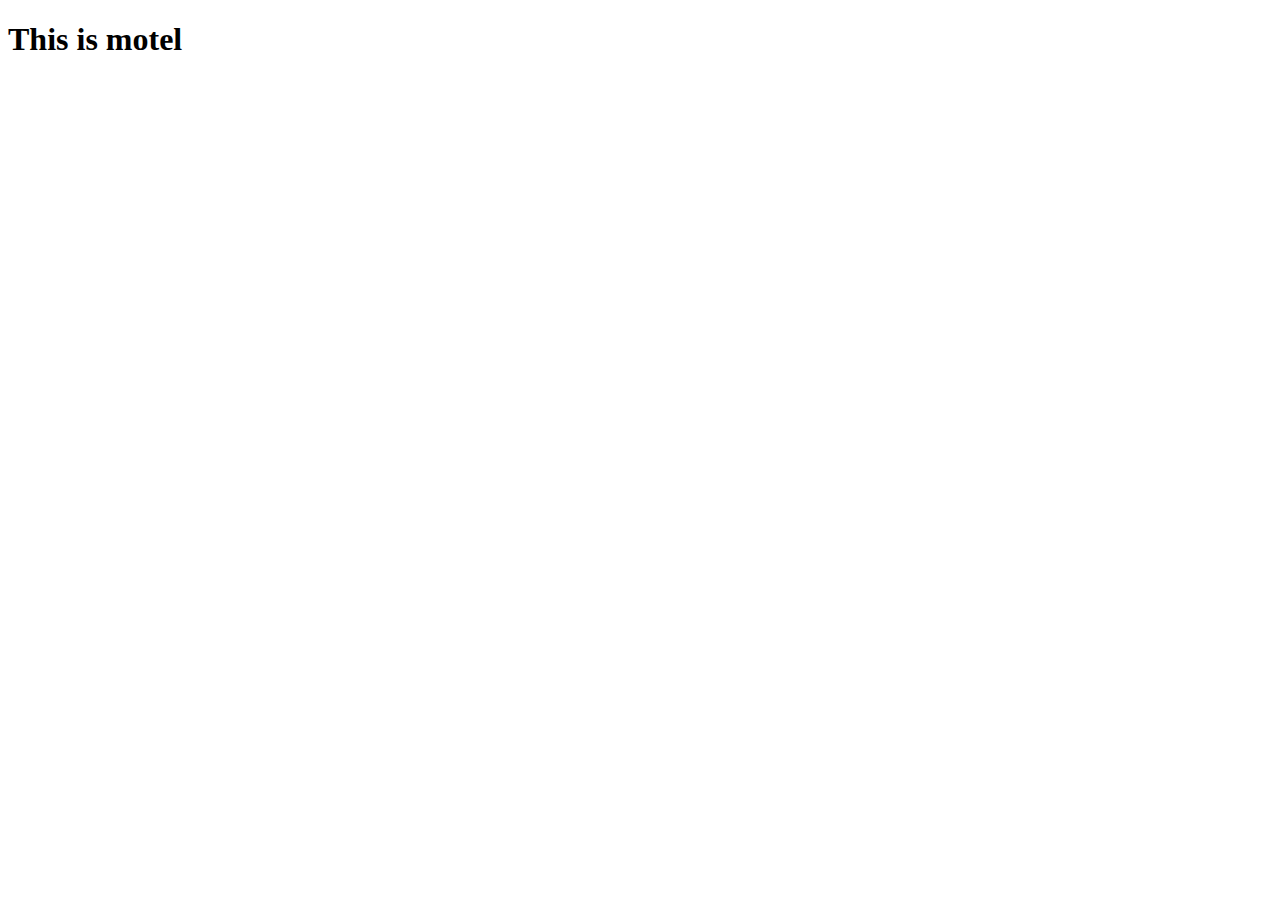
==== index.html @ c29950db "Initial Commit" ====
<!DOCTYPE html>
<html lang="en">

<head>
    <meta charset="UTF-8">
    <meta name="viewport" content="width=device-width, initial-scale=1.0">
    <title>Motel | Home</title>
</head>

<body>
    <h1>This is motel</h1>
</body>

</html>
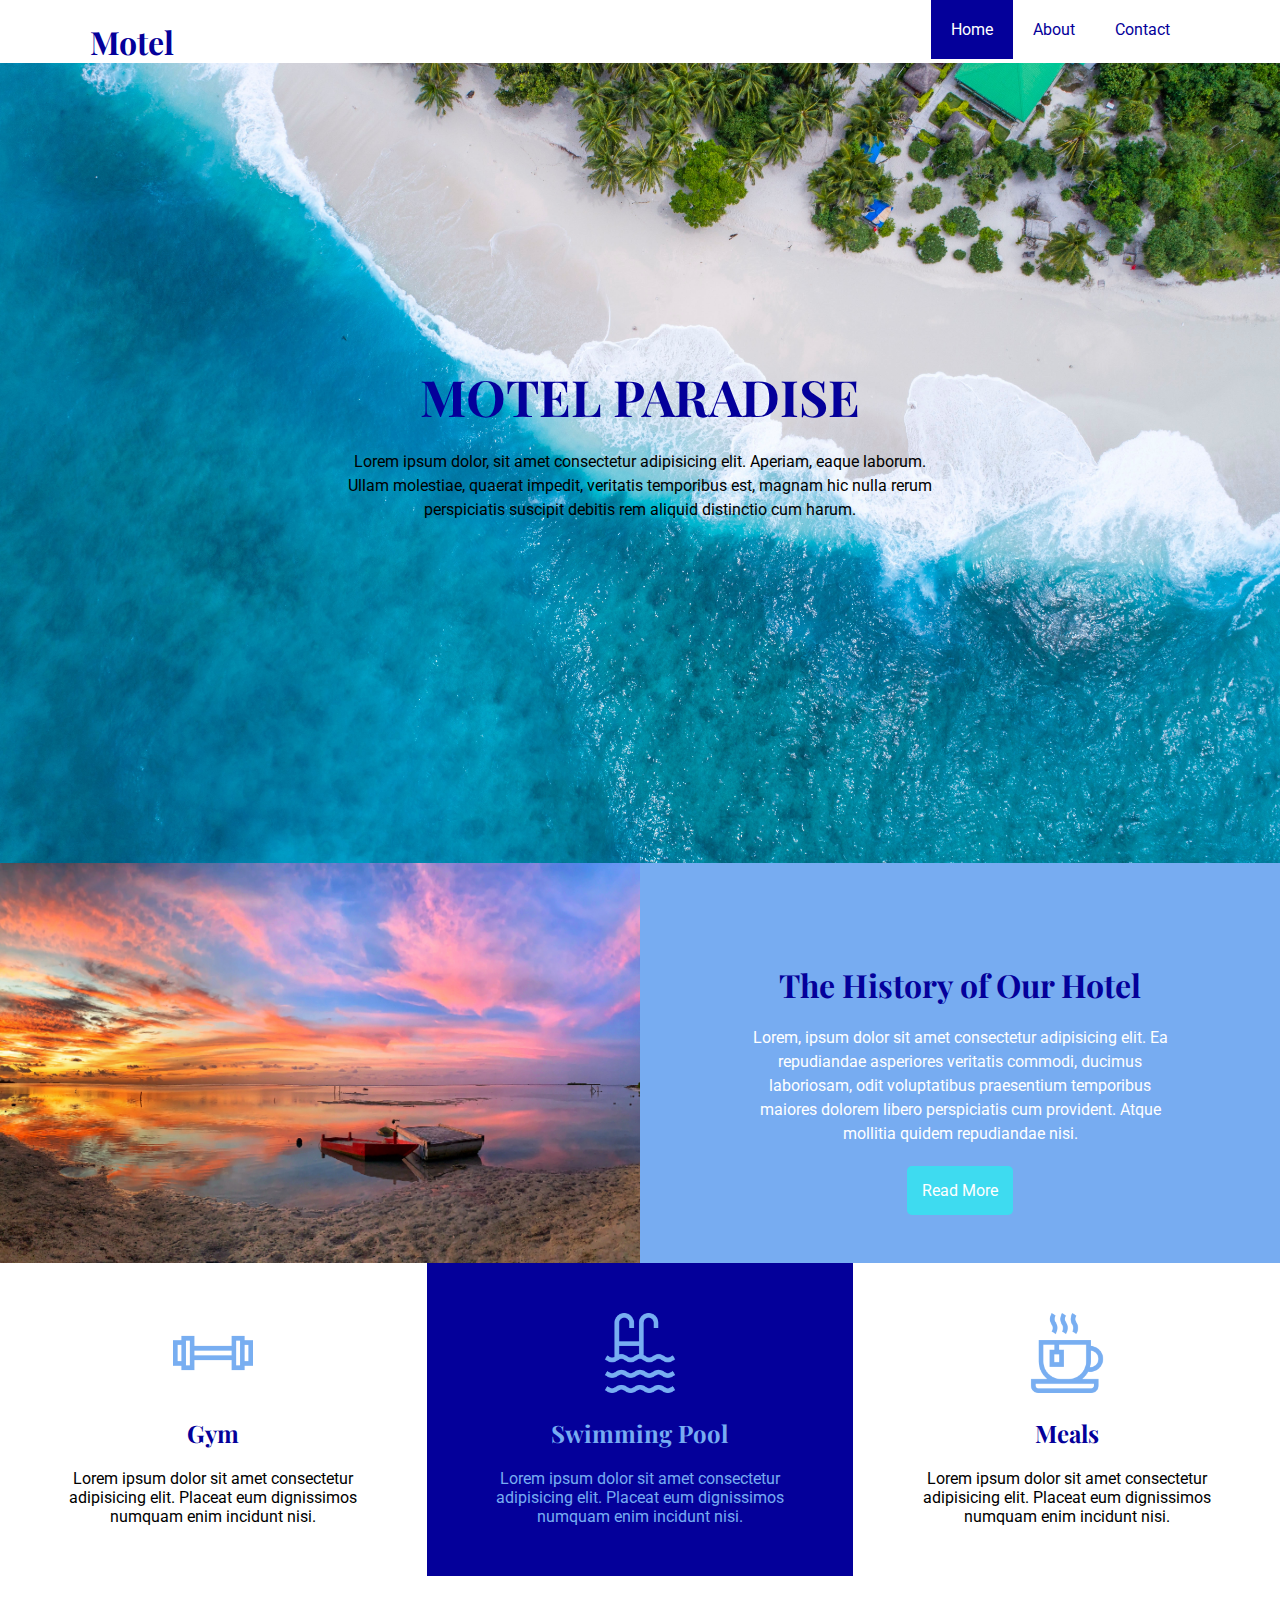
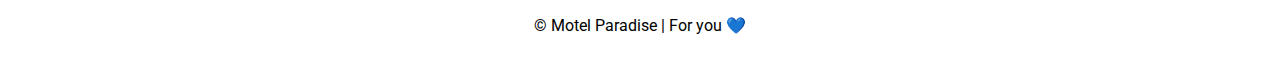
==== commit 74580872: "Version1 Commit - Unresponsive" ====
--- a/index.html
+++ b/index.html
@@ -5,10 +5,80 @@
     <meta charset="UTF-8">
     <meta name="viewport" content="width=device-width, initial-scale=1.0">
     <title>Motel | Home</title>
+    <meta name="description" content="Motel is a premium resort in maldives.">
+    <link rel="preconnect" href="https://fonts.gstatic.com">
+    <!-- Google Fonts-->
+    <link href="https://fonts.googleapis.com/css2?family=Playfair+Display&family=Roboto&display=swap" rel="stylesheet">
+    <link rel="stylesheet" href="https://cdnjs.cloudflare.com/ajax/libs/font-awesome/4.7.0/css/font-awesome.min.css">
+    <link rel="stylesheet" href="assets/css/style.css">
+
 </head>
 
 <body>
-    <h1>This is motel</h1>
+    <header>
+        <nav class="nav ">
+            <div class="container clearfix">
+                <h1 class="nav-brand heading">
+                    <a href="index.html">Motel</a>
+                </h1>
+                <div class="nav-box">
+                    <ul class="nav-links">
+                        <li><a href="index.html" class="active">Home</a></li>
+                        <li><a href="about.html">About</a></li>
+                        <li><a href="contact.html">Contact</a></li>
+                    </ul>
+                </div>
+
+            </div>
+        </nav>
+        <div class="header-img">
+            <div class="header-content container">
+                <h1 class="heading">MOTEL PARADISE</h1>
+                <p>Lorem ipsum dolor, sit amet consectetur adipisicing elit. Aperiam, eaque laborum. Ullam molestiae,
+                    quaerat
+                    impedit, veritatis temporibus est, magnam hic nulla rerum perspiciatis suscipit debitis rem aliquid
+                    distinctio cum harum.</p>
+            </div>
+
+        </div>
+    </header>
+    <main>
+        <section class="intro-section clearfix">
+            <div class="intro-img">
+                <img src="/assets/images/header2.jpg" alt="Introduction Picture">
+            </div>
+            <div class="intro-content text-center">
+                <h1 class="heading primary">The History of Our Hotel</h1>
+                <p>Lorem, ipsum dolor sit amet consectetur adipisicing elit. Ea repudiandae asperiores veritatis
+                    commodi, ducimus laboriosam, odit voluptatibus praesentium temporibus maiores dolorem libero
+                    perspiciatis cum provident. Atque mollitia quidem repudiandae nisi.</p>
+                <a class="btn-primary" href="about.html">Read More</a>
+            </div>
+        </section>
+        <section class="features-section clearfix">
+            <div class="feature-content">
+                <img src="assets/images/icons/gym.png" alt="Gym Membership" class="icon">
+                <h2 class="heading primary">Gym</h2>
+                <p>Lorem ipsum dolor sit amet consectetur adipisicing elit. Placeat eum dignissimos numquam enim
+                    incidunt nisi.</p>
+            </div>
+            <div class="feature-content feature-main">
+                <img src="assets/images/icons/swimming.png" alt="Gym Membership" class="icon">
+                <h2 class="heading">Swimming Pool</h2>
+                <p>Lorem ipsum dolor sit amet consectetur adipisicing elit. Placeat eum dignissimos numquam enim
+                    incidunt nisi.</p>
+            </div>
+            <div class="feature-content">
+                <img src="assets/images/icons/tea.png" alt="Gym Membership" class="icon">
+                <h2 class="heading primary">Meals</h2>
+                <p>Lorem ipsum dolor sit amet consectetur adipisicing elit. Placeat eum dignissimos numquam enim
+                    incidunt nisi.</p>
+            </div>
+        </section>
+    </main>
+    <footer>
+        &copy; Motel Paradise | For you &#128153;
+    </footer>
 </body>
 
 </html>--- a/assets/css/style.css
+++ b/assets/css/style.css
@@ -0,0 +1,244 @@
+* {
+    box-sizing: border-box;
+    padding: 0px;
+    margin: 0px;
+}
+body{
+    box-sizing: border-box;
+    font-family: 'Roboto', sans-serif;
+}
+.heading{
+    font-family: 'Playfair Display', serif;
+}
+a{
+    text-decoration: none;
+}
+.container{
+    max-width:1100px;
+    margin: auto;
+}
+.bg-primary{
+    background: #04009a;
+}
+.bg-secondary{
+    background: #77acf1;
+}
+.secondary{
+    color:#77acf1;
+}
+.primary{
+    color : #04009a;
+}
+.btn-primary{
+    padding: 15px;
+    border: none;
+    background: #3edbf0;
+    color: white;
+    display: inline-block;
+    border-radius: 5px;
+}
+.btn-primary:hover{
+    padding: 15px;
+    
+    background: #04009a;
+    color: white;
+    display: inline-block;
+    border: none;
+    border-radius: 5px;
+}
+.text-center{
+    text-align: center;
+}
+.clearfix::after {
+    content: "";
+    clear: both;
+    display: block;
+}
+.nav-links{
+    list-style-type: none;
+    margin: 0px;
+    padding: 0px;
+}
+.nav-brand{
+    margin: 0px;
+    float: left;
+    padding-top:20px;
+    
+}
+.nav-brand a{
+    color : #04009a;
+}
+.nav-box{
+    float: right;
+}
+.nav-links li a{
+    padding: 20px;
+    display: block;
+    color: #04009a;
+}
+.nav-links li{
+    float: left;
+}
+
+.nav-links li a:hover{
+    background: #04009a;
+    color: #ffffff;
+}
+
+.active{
+    background: #04009a;
+    color: #ffffff!important;
+}
+.header-img{
+    background: url('../images/header1.jpg') no-repeat center center/cover;
+    height: 800px;
+    overflow: auto;
+}
+.header-content{
+    text-align: center;
+    margin-top: 300px;
+}
+.header-content h1, .about_content h1{
+    font-size: 50px;
+    font-weight: bold;
+    color: #04009a;
+}
+.header-content p{
+    max-width: 600px;
+    margin-left: auto;
+    margin-right: auto;
+    margin-top: 20px;
+    line-height: 1.5em;
+}
+main .intro-section{
+    overflow: auto;
+}
+main .intro-section div{
+    max-width: 50%;
+    height: 400px;
+}
+main .intro-section .intro-img{
+    float: left;
+}
+main .intro-section .intro-content{
+    float: right;
+    padding:100px 100px;
+    background-color: #77acf1;
+    color: white;
+    
+}
+main .intro-section .intro-content p{
+    margin-top: 20px;
+    line-height: 1.5em;
+}
+main .intro-section .intro-content .btn-primary{
+    margin-top: 20px;
+}
+main .intro-section .intro-img img{
+    max-width: 100%;
+    height: 100%;
+}
+.features-section .feature-content{
+    width: 33.33%;
+    text-align: center;
+    padding: 50px 30px 50px 30px;
+    float: left;
+}
+.features-section .feature-main{
+    background: #04009a;
+    color: #77acf1;
+
+}
+.icon{
+    max-width: 80px;
+    height: 80px;   
+}
+.features-section .feature-content h2{
+    margin-top: 20px;
+}
+.features-section .feature-content p{
+    padding:0px 20px 0px 20px;
+    margin-top: 20px;
+}
+footer{
+    padding: 40px;
+    text-align: center;
+}
+.form{
+    padding: 50px 0px 50px 0px;
+}
+.form button{
+    margin-top: 20px;
+}
+.form .form-group{
+    margin-top:10px;
+}
+.form .form-group input,textarea{
+    padding: 10px;
+    display: block;
+    width: 100%;
+    border: 1px solid lightgrey;
+    border-radius: 4px;
+}
+.form .form-group label{
+    padding: 10px 10px 10px 0px;
+    display: block;
+    width: 100%;
+}
+.contact-section .contact-content{
+    width: 33.33%;
+    text-align: center;
+    padding: 50px 30px 50px 30px;
+    float: left;
+    color: white;
+}
+.review_section{
+    padding: 50px 0px 50px 0px;
+    background: url('../images/testimonial.jpg') no-repeat center center/cover;
+}
+.review_section h1{
+    color: #ffffff;
+}
+.review_content{
+    padding: 20px;
+    background: #77acf1;
+    color: white;
+    margin-top: 20px;
+    border-radius: 8px;
+    overflow: auto;
+}
+.review_content img{
+    width: 6%;
+    border-radius: 50%;
+    float: left;
+}
+.review_content p{
+    padding: 10px 10px 10px 20px;
+    float: left;
+    width: 94%;
+}
+.about_section {
+    padding: 50px 0px 50px 0px;
+}
+.about_section .about_content{
+    float: left;
+    width: 60%;
+    padding: 20px 20px 20px 0px ;
+}
+.about_section .about_content h1{
+    margin-bottom: 20px;
+}
+.about_section .about_content p{
+    line-height: 1.5em;
+}
+.about_section .about_img{
+    float: right;
+    width: 40%;
+    padding: 20px;
+    text-align: right;
+}
+.about_section .about_img img{
+    max-width: 80%;
+    border-radius: 50%;
+    margin-right: 0px;
+}
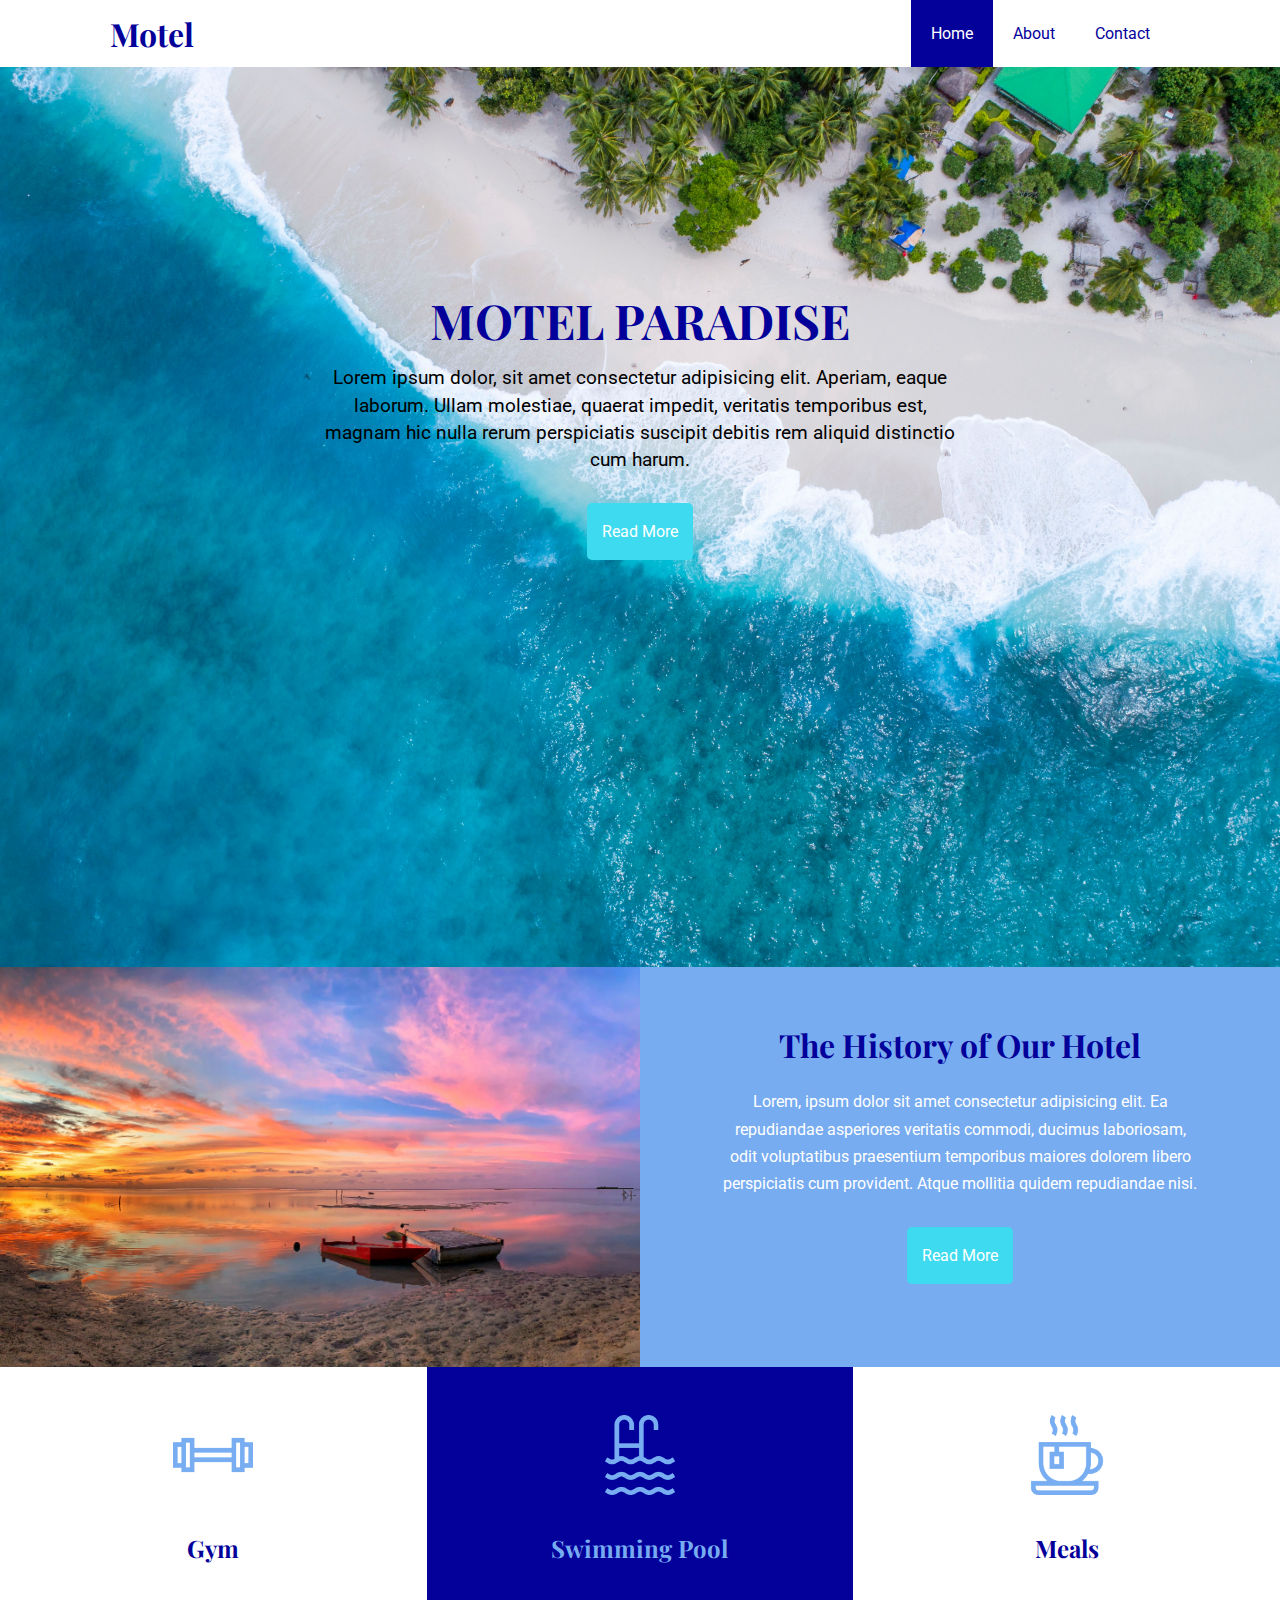
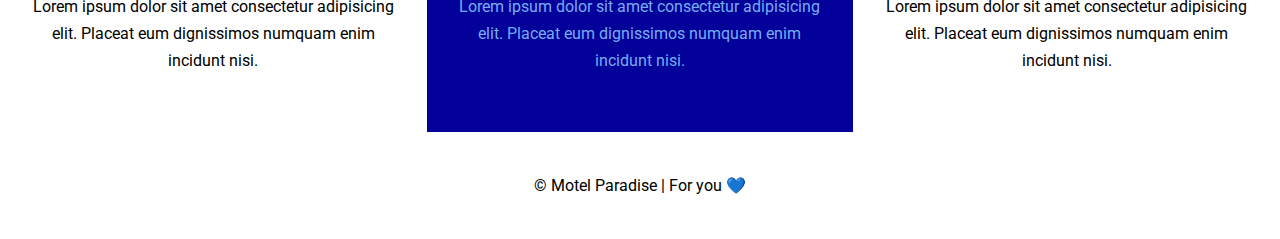
==== commit 889ffce8: "Made Responsive with Media queries" ====
--- a/index.html
+++ b/index.html
@@ -6,17 +6,18 @@
     <meta name="viewport" content="width=device-width, initial-scale=1.0">
     <title>Motel | Home</title>
     <meta name="description" content="Motel is a premium resort in maldives.">
+    <meta name="keywords" content="motel, maldives, paradise">
     <link rel="preconnect" href="https://fonts.gstatic.com">
     <!-- Google Fonts-->
     <link href="https://fonts.googleapis.com/css2?family=Playfair+Display&family=Roboto&display=swap" rel="stylesheet">
     <link rel="stylesheet" href="https://cdnjs.cloudflare.com/ajax/libs/font-awesome/4.7.0/css/font-awesome.min.css">
     <link rel="stylesheet" href="assets/css/style.css">
-
+    <link rel="stylesheet" media="screen and (max-width:768px)" href="assets/css/media.css">
 </head>
 
 <body>
     <header>
-        <nav class="nav ">
+        <nav id="nav">
             <div class="container clearfix">
                 <h1 class="nav-brand heading">
                     <a href="index.html">Motel</a>
@@ -38,16 +39,16 @@
                     quaerat
                     impedit, veritatis temporibus est, magnam hic nulla rerum perspiciatis suscipit debitis rem aliquid
                     distinctio cum harum.</p>
+                <a class="btn-primary" href="about.html">Read More</a>
             </div>
 
         </div>
     </header>
     <main>
-        <section class="intro-section clearfix">
+        <section id="intro" class="clearfix">
             <div class="intro-img">
-                <img src="/assets/images/header2.jpg" alt="Introduction Picture">
             </div>
-            <div class="intro-content text-center">
+            <div class="intro-content text-center bg-secondary">
                 <h1 class="heading primary">The History of Our Hotel</h1>
                 <p>Lorem, ipsum dolor sit amet consectetur adipisicing elit. Ea repudiandae asperiores veritatis
                     commodi, ducimus laboriosam, odit voluptatibus praesentium temporibus maiores dolorem libero
@@ -55,20 +56,20 @@
                 <a class="btn-primary" href="about.html">Read More</a>
             </div>
         </section>
-        <section class="features-section clearfix">
-            <div class="feature-content">
+        <section id="features" class="clearfix">
+            <div class="box">
                 <img src="assets/images/icons/gym.png" alt="Gym Membership" class="icon">
                 <h2 class="heading primary">Gym</h2>
                 <p>Lorem ipsum dolor sit amet consectetur adipisicing elit. Placeat eum dignissimos numquam enim
                     incidunt nisi.</p>
             </div>
-            <div class="feature-content feature-main">
+            <div class="box bg-primary">
                 <img src="assets/images/icons/swimming.png" alt="Gym Membership" class="icon">
                 <h2 class="heading">Swimming Pool</h2>
                 <p>Lorem ipsum dolor sit amet consectetur adipisicing elit. Placeat eum dignissimos numquam enim
                     incidunt nisi.</p>
             </div>
-            <div class="feature-content">
+            <div class="box">
                 <img src="assets/images/icons/tea.png" alt="Gym Membership" class="icon">
                 <h2 class="heading primary">Meals</h2>
                 <p>Lorem ipsum dolor sit amet consectetur adipisicing elit. Placeat eum dignissimos numquam enim
--- a/assets/css/style.css
+++ b/assets/css/style.css
@@ -1,27 +1,54 @@
+/* Basic Setup Styles */
 * {
     box-sizing: border-box;
     padding: 0px;
     margin: 0px;
 }
-body{
-    box-sizing: border-box;
+html, body{
     font-family: 'Roboto', sans-serif;
-}
-.heading{
-    font-family: 'Playfair Display', serif;
+    line-height: 1.7rem;
+}
+h1, h2, h3{
+    padding-bottom: 20px;
+}
+p{
+    margin: 10px 0px;
 }
 a{
     text-decoration: none;
-}
+    color: #04009a;
+}
+
+/* Utility Classes */
 .container{
     max-width:1100px;
     margin: auto;
-}
+    overflow: auto;
+    padding: 0px 20px;
+}
+.heading{
+    font-family: 'Playfair Display', serif;
+}
+.text-center{
+    text-align: center;
+}
+
+.clearfix::after {
+    content: "";
+    clear: both;
+    display: block;
+}
+.py-50{ padding: 50px 0px;}
+.mb-20{margin-bottom: 20px;}
+
+/*Primary & Secondary Color & Bg*/
 .bg-primary{
     background: #04009a;
+    color: #77acf1; 
 }
 .bg-secondary{
     background: #77acf1;
+    color: white;
 }
 .secondary{
     color:#77acf1;
@@ -29,6 +56,11 @@
 .primary{
     color : #04009a;
 }
+.text-white{
+    color: white;
+}
+
+/* Primary Button */
 .btn-primary{
     padding: 15px;
     border: none;
@@ -36,209 +68,150 @@
     color: white;
     display: inline-block;
     border-radius: 5px;
+    margin-top: 20px;
 }
 .btn-primary:hover{
-    padding: 15px;
-    
     background: #04009a;
     color: white;
-    display: inline-block;
-    border: none;
-    border-radius: 5px;
-}
-.text-center{
-    text-align: center;
-}
-.clearfix::after {
-    content: "";
-    clear: both;
-    display: block;
-}
-.nav-links{
+}
+
+/* Navbar */
+#nav .nav-links{
     list-style-type: none;
-    margin: 0px;
-    padding: 0px;
-}
-.nav-brand{
-    margin: 0px;
+}
+#nav .nav-brand{
     float: left;
     padding-top:20px;
-    
-}
-.nav-brand a{
-    color : #04009a;
-}
-.nav-box{
+}
+#nav .nav-box{
     float: right;
 }
-.nav-links li a{
+#nav .nav-links li a{
     padding: 20px;
     display: block;
-    color: #04009a;
-}
-.nav-links li{
-    float: left;
-}
-
-.nav-links li a:hover{
+}
+#nav .nav-links li{
+    float: left;
+}
+#nav .nav-links li a:hover, .active{
     background: #04009a;
     color: #ffffff;
 }
 
-.active{
-    background: #04009a;
-    color: #ffffff!important;
-}
+/* Header Section */
 .header-img{
     background: url('../images/header1.jpg') no-repeat center center/cover;
-    height: 800px;
-    overflow: auto;
+    height: 100vh;
 }
 .header-content{
     text-align: center;
-    margin-top: 300px;
+    padding-top: 15rem;
 }
 .header-content h1, .about_content h1{
-    font-size: 50px;
-    font-weight: bold;
+    font-size: 3rem;
     color: #04009a;
 }
 .header-content p{
-    max-width: 600px;
+    width: 50vw;
     margin-left: auto;
     margin-right: auto;
+    font-size: 1.2rem;
+}
+
+/* Main Section */
+#intro{
+    height: 400px;
+}
+
+#intro .intro-img{
+    float: left;
+    width: 50%;
+    background: url('../images/header2.jpg') no-repeat center center/cover;
+    min-height: 100%;
+}
+#intro .intro-content{
+    float: right;
+    padding:4rem 5rem;
+    width: 50%;
+    min-height: 100%;
+}
+
+/* Features Section */
+#features .box, #contact-info .box{
+    width: 33.33%;
+    text-align: center;
+    padding: 3rem 1.8rem 3rem 1.8rem;
+    float: left;
+}
+.icon{
+    max-width: 5rem;
+    height: 5rem;   
+    margin-bottom: 2rem;
+}
+
+/* About Section */
+#about .about_content{
+    float: left;
+    width: 50%;
+    min-height: 100%;
+}
+
+#about .about_img{
+    float: left;
+    width: 50%;
+    text-align: right;
+    min-height: 100%;
+}
+#about .about_img img{
+    max-width: 50%;
+    border-radius: 50%;
+    display: block;
+    margin: auto;
+}
+
+/* Review Section */
+#review{
+    background: url('../images/testimonial.jpg') no-repeat center center/cover;
+}
+#review h1{
+    color: #ffffff;
+}
+.review_content{
+    padding: 20px;
+    background: #77acf1;
+    color: white;
     margin-top: 20px;
-    line-height: 1.5em;
-}
-main .intro-section{
-    overflow: auto;
-}
-main .intro-section div{
-    max-width: 50%;
-    height: 400px;
-}
-main .intro-section .intro-img{
-    float: left;
-}
-main .intro-section .intro-content{
-    float: right;
-    padding:100px 100px;
-    background-color: #77acf1;
-    color: white;
-    
-}
-main .intro-section .intro-content p{
-    margin-top: 20px;
-    line-height: 1.5em;
-}
-main .intro-section .intro-content .btn-primary{
-    margin-top: 20px;
-}
-main .intro-section .intro-img img{
-    max-width: 100%;
-    height: 100%;
-}
-.features-section .feature-content{
-    width: 33.33%;
-    text-align: center;
-    padding: 50px 30px 50px 30px;
-    float: left;
-}
-.features-section .feature-main{
-    background: #04009a;
-    color: #77acf1;
-
-}
-.icon{
-    max-width: 80px;
-    height: 80px;   
-}
-.features-section .feature-content h2{
-    margin-top: 20px;
-}
-.features-section .feature-content p{
-    padding:0px 20px 0px 20px;
-    margin-top: 20px;
-}
-footer{
-    padding: 40px;
-    text-align: center;
-}
-.form{
-    padding: 50px 0px 50px 0px;
-}
-.form button{
-    margin-top: 20px;
-}
-.form .form-group{
+    border-radius: 8px;
+}
+.review_content img{
+    width: 70px;
+    border-radius: 50%;
+    float: left;
+    margin-right: 20px;
+}
+
+/* Form Section */
+#form .form-group{
     margin-top:10px;
 }
-.form .form-group input,textarea{
+#form .form-group input,textarea{
     padding: 10px;
     display: block;
     width: 100%;
     border: 1px solid lightgrey;
     border-radius: 4px;
 }
-.form .form-group label{
+#form .form-group label{
     padding: 10px 10px 10px 0px;
     display: block;
     width: 100%;
 }
-.contact-section .contact-content{
-    width: 33.33%;
-    text-align: center;
-    padding: 50px 30px 50px 30px;
-    float: left;
-    color: white;
-}
-.review_section{
-    padding: 50px 0px 50px 0px;
-    background: url('../images/testimonial.jpg') no-repeat center center/cover;
-}
-.review_section h1{
-    color: #ffffff;
-}
-.review_content{
-    padding: 20px;
-    background: #77acf1;
-    color: white;
-    margin-top: 20px;
-    border-radius: 8px;
-    overflow: auto;
-}
-.review_content img{
-    width: 6%;
-    border-radius: 50%;
-    float: left;
-}
-.review_content p{
-    padding: 10px 10px 10px 20px;
-    float: left;
-    width: 94%;
-}
-.about_section {
-    padding: 50px 0px 50px 0px;
-}
-.about_section .about_content{
-    float: left;
-    width: 60%;
-    padding: 20px 20px 20px 0px ;
-}
-.about_section .about_content h1{
-    margin-bottom: 20px;
-}
-.about_section .about_content p{
-    line-height: 1.5em;
-}
-.about_section .about_img{
-    float: right;
-    width: 40%;
-    padding: 20px;
-    text-align: right;
-}
-.about_section .about_img img{
-    max-width: 80%;
-    border-radius: 50%;
-    margin-right: 0px;
-}
+
+/* Contact Info Section */
+
+
+/* Footer Section */
+footer{
+    padding: 40px;
+    text-align: center;
+}
--- a/assets/css/media.css
+++ b/assets/css/media.css
@@ -0,0 +1,71 @@
+.header-content{
+    padding-top: 12rem;
+}
+.header-content h1, .about_content h1{
+    font-size: 2rem;
+}
+.header-content p{
+    width: 90%;
+    font-size: 1rem;
+}
+/* Main Section */
+#intro{
+    height: 100%;
+}
+#intro .intro-img{
+    display: none;
+}
+#intro .intro-content{
+    float: none;
+    padding:4rem 4rem;
+    width: 100%;
+    height: 100%;
+    overflow: hidden;
+}
+#features .box, #contact-info .box{
+    width: 100%;
+    float: none;
+}
+
+/* About Section */
+#about .about_content{
+    text-align: center;
+    float: none;
+    width: 100%;
+    min-height: 100%;
+}
+
+#about .about_img{
+    float: none;
+    width: 100%;
+    text-align: center;
+    min-height: 100%;
+    padding-top: 0px;
+}
+#about .about_img img{
+    max-width: 50%;
+}
+/* Review Section */
+.review_content{
+    padding: 20px;
+    background: #77acf1;
+    color: white;
+    margin-top: 20px;
+    border-radius: 8px;
+}
+.review_content img{
+    width: 70px;
+    border-radius: 50%;
+    float: left;
+    margin-right: 20px;
+}
+/* Features Section */
+.icon{
+    max-width: 5rem;
+    height: 5rem;   
+    margin-bottom: 2rem;
+}
+/* Footer Section */
+footer{
+    background-color: lightgrey;
+}